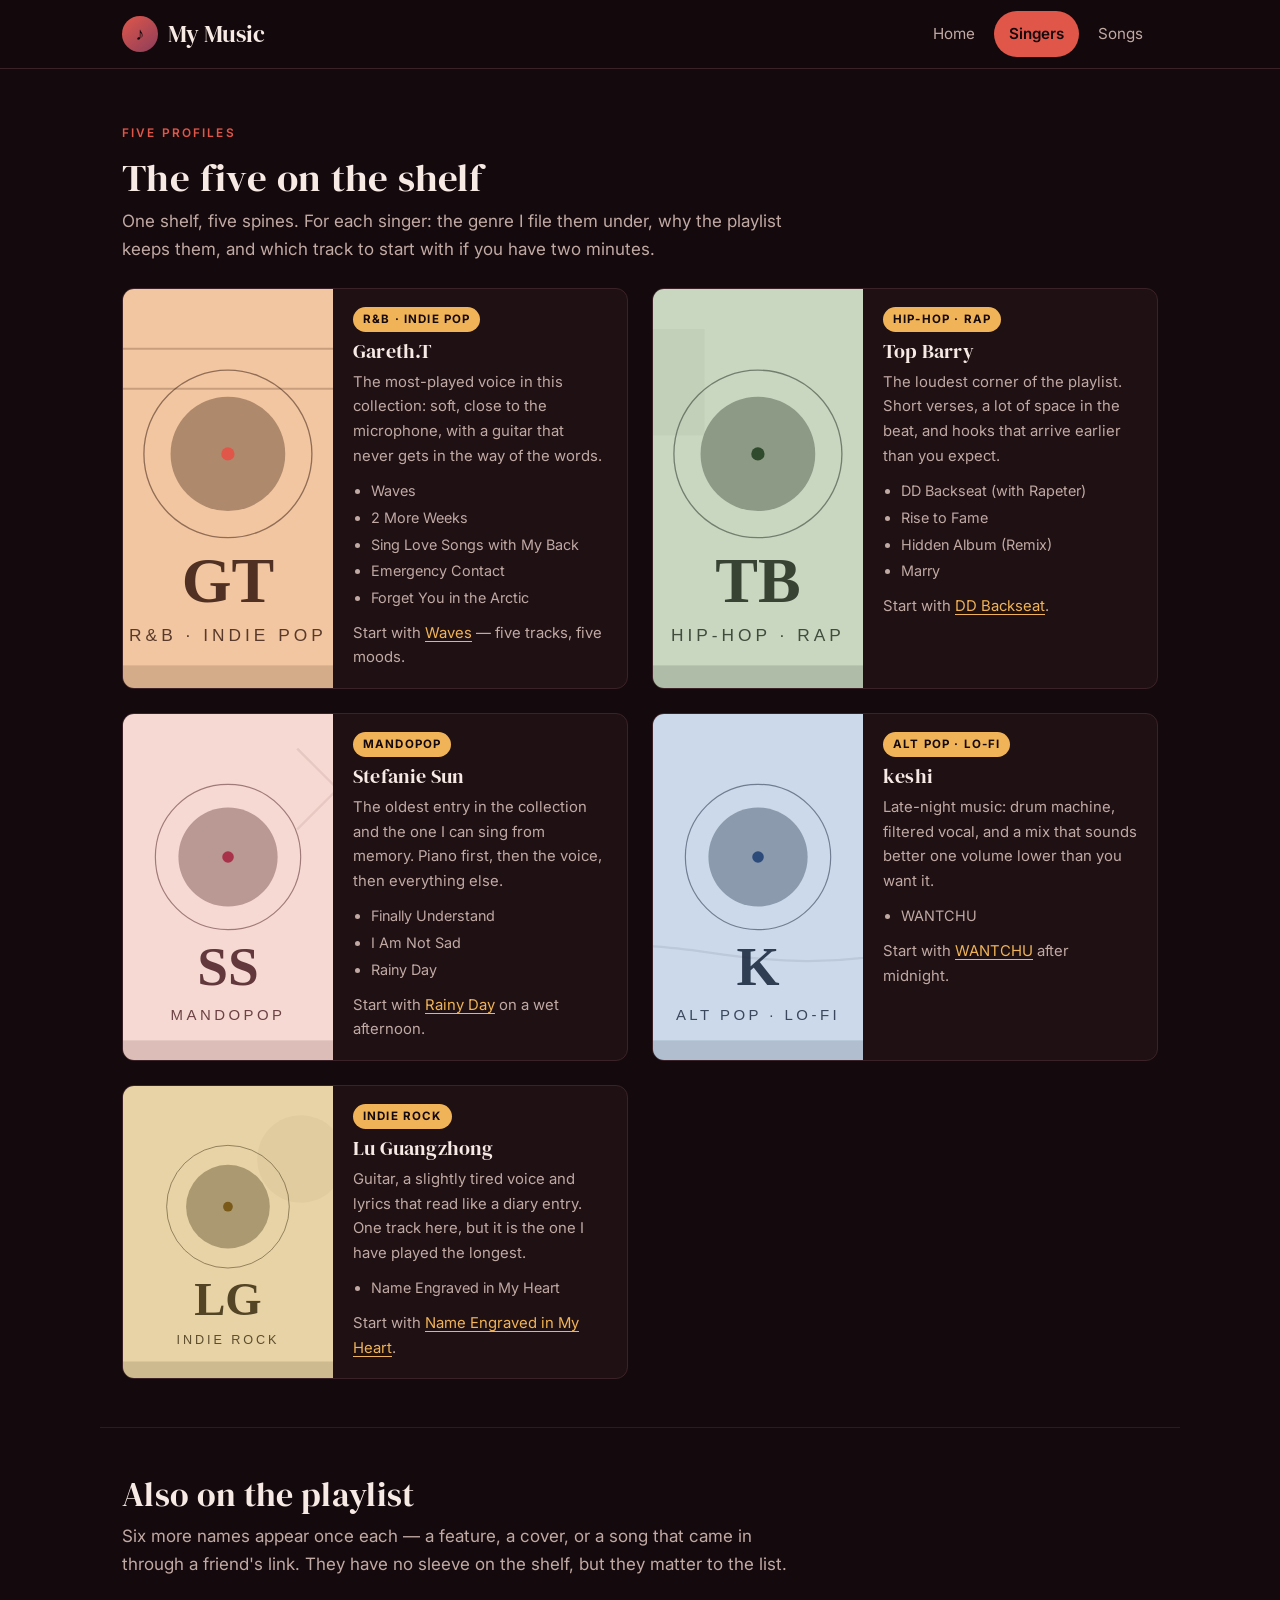
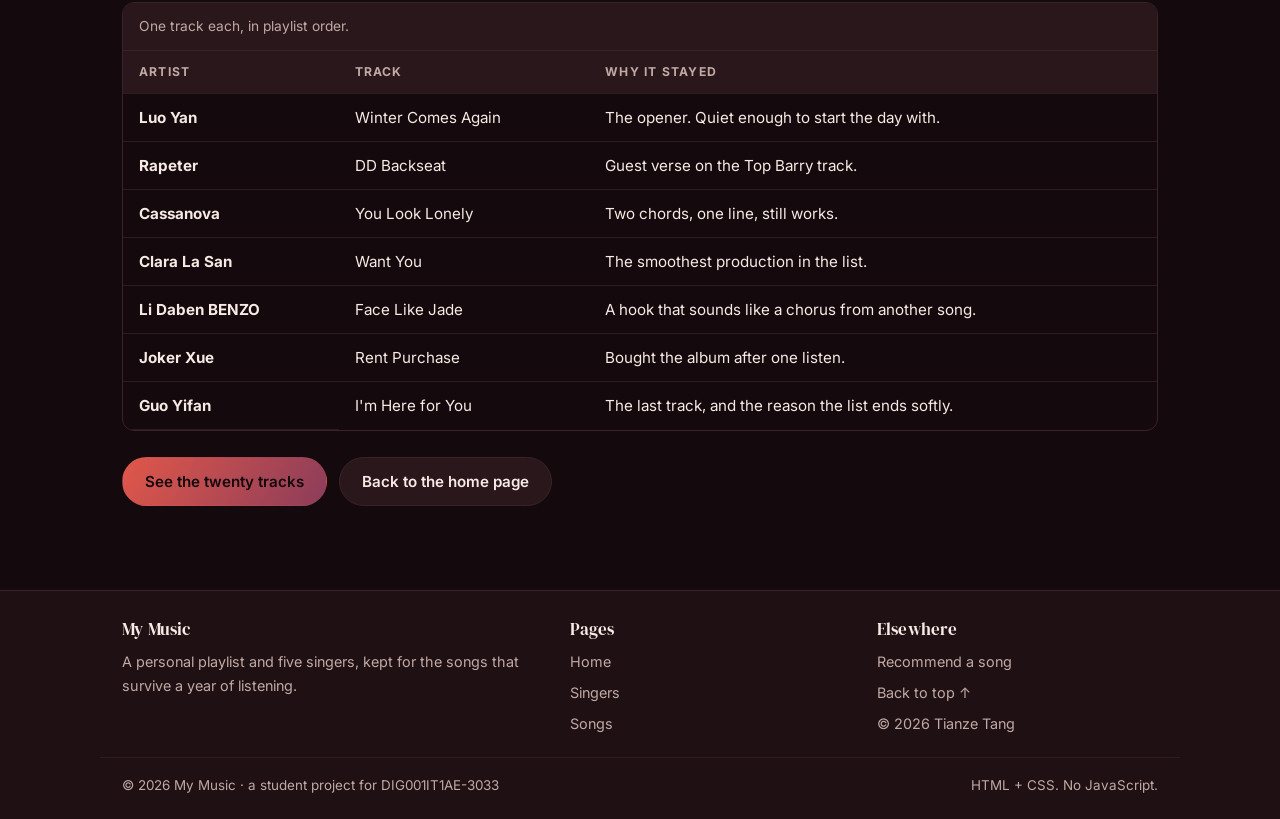
==== singers.html @ 33205bf1 "Add files via upload" ====
<!DOCTYPE html>
<html lang="en">
<head>
  <meta charset="UTF-8">
  <meta name="viewport" content="width=device-width, initial-scale=1.0">
  <meta name="description" content="Five singers in my collection: Gareth.T, Top Barry, Stefanie Sun, keshi and Lu Guangzhong — the sound of each one and the tracks from the playlist.">
  <meta name="author" content="Tianze Tang">
  <meta name="theme-color" content="#14090C">
  <title>Singers — My Music</title>
  <link rel="preconnect" href="https://fonts.googleapis.com">
  <link rel="preconnect" href="https://fonts.gstatic.com" crossorigin>
  <link href="https://fonts.googleapis.com/css2?family=DM+Serif+Display:ital@0;1&family=Inter:wght@400;500;600;700&display=swap" rel="stylesheet">
  <link rel="stylesheet" href="css/style.css">
</head>

<body>
  <a class="skip" href="#main">Skip to content</a>

  <header class="site-header">
    <div class="wrap bar">
      <a class="brand" href="index.html">
        <span class="note" aria-hidden="true">♪</span>
        My Music
      </a>
      <nav class="nav" aria-label="Main navigation">
        <ul>
          <li><a href="index.html">Home</a></li>
          <li><a href="singers.html" aria-current="page">Singers</a></li>
          <li><a href="songs.html">Songs</a></li>
        </ul>
      </nav>
    </div>
  </header>

  <main id="main">
    <section class="wrap section">
      <div class="section-head">
        <span class="eyebrow">Five profiles</span>
        <h1>The five on the shelf</h1>
        <p>
          One shelf, five spines. For each singer: the genre I file them under, why the playlist keeps
          them, and which track to start with if you have two minutes.
        </p>
      </div>

      <div class="sleeves">
        <!-- 1 -->
        <article class="singer">
          <img src="images/sleeve-gareth.svg" alt="Sand coloured record sleeve for Gareth.T with a vinyl circle in the middle and the initials GT.">
          <div class="singer-body">
            <span class="tag">R&amp;B · indie pop</span>
            <h2>Gareth.T</h2>
            <p>
              The most-played voice in this collection: soft, close to the microphone, with a guitar
              that never gets in the way of the words.
            </p>
            <ul>
              <li>Waves</li>
              <li>2 More Weeks</li>
              <li>Sing Love Songs with My Back</li>
              <li>Emergency Contact</li>
              <li>Forget You in the Arctic</li>
            </ul>
            <p class="hint">Start with <a href="songs.html#track-2">Waves</a> — five tracks, five moods.</p>
          </div>
        </article>

        <!-- 2 -->
        <article class="singer">
          <img src="images/sleeve-topbarry.svg" alt="Pale green record sleeve for Top Barry with a vinyl circle and the initials TB.">
          <div class="singer-body">
            <span class="tag">Hip-hop · rap</span>
            <h2>Top Barry</h2>
            <p>
              The loudest corner of the playlist. Short verses, a lot of space in the beat, and hooks
              that arrive earlier than you expect.
            </p>
            <ul>
              <li>DD Backseat (with Rapeter)</li>
              <li>Rise to Fame</li>
              <li>Hidden Album (Remix)</li>
              <li>Marry</li>
            </ul>
            <p class="hint">Start with <a href="songs.html#track-4">DD Backseat</a>.</p>
          </div>
        </article>

        <!-- 3 -->
        <article class="singer">
          <img src="images/sleeve-stefaniesun.svg" alt="Blush coloured record sleeve for Stefanie Sun with a vinyl circle and the initials SS.">
          <div class="singer-body">
            <span class="tag">Mandopop</span>
            <h2>Stefanie Sun</h2>
            <p>
              The oldest entry in the collection and the one I can sing from memory. Piano first, then
              the voice, then everything else.
            </p>
            <ul>
              <li>Finally Understand</li>
              <li>I Am Not Sad</li>
              <li>Rainy Day</li>
            </ul>
            <p class="hint">Start with <a href="songs.html#track-13">Rainy Day</a> on a wet afternoon.</p>
          </div>
        </article>

        <!-- 4 -->
        <article class="singer">
          <img src="images/sleeve-keshi.svg" alt="Pale blue record sleeve for keshi with a vinyl circle and the letter K.">
          <div class="singer-body">
            <span class="tag">Alt pop · lo-fi</span>
            <h2>keshi</h2>
            <p>
              Late-night music: drum machine, filtered vocal, and a mix that sounds better one volume
              lower than you want it.
            </p>
            <ul>
              <li>WANTCHU</li>
            </ul>
            <p class="hint">Start with <a href="songs.html#track-17">WANTCHU</a> after midnight.</p>
          </div>
        </article>

        <!-- 5 -->
        <article class="singer">
          <img src="images/sleeve-luguangzhong.svg" alt="Ochre coloured record sleeve for Lu Guangzhong with a vinyl circle and the initials LG.">
          <div class="singer-body">
            <span class="tag">Indie rock</span>
            <h2>Lu Guangzhong</h2>
            <p>
              Guitar, a slightly tired voice and lyrics that read like a diary entry. One track here,
              but it is the one I have played the longest.
            </p>
            <ul>
              <li>Name Engraved in My Heart</li>
            </ul>
            <p class="hint">Start with <a href="songs.html#track-7">Name Engraved in My Heart</a>.</p>
          </div>
        </article>
      </div>
    </section>

    <!-- ===== Guests ===== -->
    <section class="wrap section">
      <div class="section-head">
        <h2>Also on the playlist</h2>
        <p>
          Six more names appear once each — a feature, a cover, or a song that came in through a
          friend's link. They have no sleeve on the shelf, but they matter to the list.
        </p>
      </div>

      <div class="table-wrap">
        <table>
          <caption>One track each, in playlist order.</caption>
          <thead>
            <tr>
              <th scope="col">Artist</th>
              <th scope="col">Track</th>
              <th scope="col">Why it stayed</th>
            </tr>
          </thead>
          <tbody>
            <tr><th scope="row">Luo Yan</th><td>Winter Comes Again</td><td>The opener. Quiet enough to start the day with.</td></tr>
            <tr><th scope="row">Rapeter</th><td>DD Backseat</td><td>Guest verse on the Top Barry track.</td></tr>
            <tr><th scope="row">Cassanova</th><td>You Look Lonely</td><td>Two chords, one line, still works.</td></tr>
            <tr><th scope="row">Clara La San</th><td>Want You</td><td>The smoothest production in the list.</td></tr>
            <tr><th scope="row">Li Daben BENZO</th><td>Face Like Jade</td><td>A hook that sounds like a chorus from another song.</td></tr>
            <tr><th scope="row">Joker Xue</th><td>Rent Purchase</td><td>Bought the album after one listen.</td></tr>
            <tr><th scope="row">Guo Yifan</th><td>I'm Here for You</td><td>The last track, and the reason the list ends softly.</td></tr>
          </tbody>
        </table>
      </div>

      <div class="cta-row">
        <a class="btn btn-primary" href="songs.html">See the twenty tracks</a>
        <a class="btn" href="index.html">Back to the home page</a>
      </div>
    </section>
  </main>

  <footer class="site-footer">
    <div class="wrap footer-grid">
      <div>
        <h2>My Music</h2>
        <p>A personal playlist and five singers, kept for the songs that survive a year of listening.</p>
      </div>
      <div>
        <h2>Pages</h2>
        <ul>
          <li><a href="index.html">Home</a></li>
          <li><a href="singers.html">Singers</a></li>
          <li><a href="songs.html">Songs</a></li>
        </ul>
      </div>
      <div>
        <h2>Elsewhere</h2>
        <ul>
          <li><a href="songs.html#add">Recommend a song</a></li>
          <li><a href="#main">Back to top ↑</a></li>
          <li>© 2026 Tianze Tang</li>
        </ul>
      </div>
    </div>
    <div class="wrap footer-bottom">
      <span>© 2026 My Music · a student project for DIG001IT1AE-3033</span>
      <span>HTML + CSS. No JavaScript.</span>
    </div>
  </footer>
</body>
</html>
---- css/style.css ----
/* ============================================================
   My Music - stylesheet
   Author: Tianze Tang
   Course: Introduction to Digital Services, DIG001IT1AE-3033
   Three pages, HTML and CSS only, no JavaScript.

   Contents
   1.  Colour and type variables
   2.  Reset
   3.  Layout
   4.  Header and navigation
   5.  Home: hero, cards, stats
   6.  Singers page: sleeves
   7.  Songs page: table, badges
   8.  Buttons and the form
   9.  Footer
   10. Responsive
   11. Reduced motion and print
   ============================================================ */

/* ---------- 1. Variables ---------- */
:root {
  --ink: #14090C;
  --surface: #1E1013;
  --surface-2: #2A171C;
  --line: #3B2229;
  --line-soft: #2E1A20;
  --text: #F7E9E4;
  --muted: #C1A9A4;
  --coral: #E0574A;
  --amber: #F0B357;
  --plum: #8C3D5A;
  --teal: #4FB3A6;

  --font-body: "Inter", "Segoe UI", system-ui, Arial, sans-serif;
  --font-head: "DM Serif Display", Georgia, "Times New Roman", serif;

  --radius: 12px;
  --radius-sm: 8px;
  --wrap: 1080px;
}

/* ---------- 2. Reset ---------- */
*,
*::before,
*::after { box-sizing: border-box; }

* { margin: 0; }

html {
  scroll-behavior: smooth;
  scroll-padding-top: 90px;
  -webkit-text-size-adjust: 100%;
}

body {
  font-family: var(--font-body);
  font-size: 17px;
  line-height: 1.65;
  color: var(--text);
  background: var(--ink);
  min-height: 100vh;
  display: flex;
  flex-direction: column;
}

img { display: block; max-width: 100%; height: auto; }

a { color: var(--amber); text-underline-offset: 3px; }
a:hover { color: var(--coral); }

h1, h2, h3 {
  font-family: var(--font-head);
  font-weight: 400;
  line-height: 1.12;
  letter-spacing: .01em;
}

:focus-visible {
  outline: 2px dashed var(--amber);
  outline-offset: 3px;
  border-radius: 4px;
}

.skip { position: absolute; left: -9999px; }
.skip:focus {
  left: 14px;
  top: 12px;
  z-index: 99;
  padding: 10px 16px;
  background: var(--amber);
  color: var(--ink);
  font-weight: 700;
  border-radius: 999px;
}

/* ---------- 3. Layout ---------- */
.wrap {
  width: 100%;
  max-width: var(--wrap);
  margin-inline: auto;
  padding-inline: 22px;
}

main { flex: 1 0 auto; }

.section { padding-block: 48px; }
.section + .section { border-top: 1px solid var(--line-soft); }

.section-head { margin-bottom: 24px; max-width: 62ch; }
.section-head h1 { font-size: clamp(1.9rem, 3.6vw, 2.45rem); }
.section-head h2 { font-size: clamp(1.6rem, 3vw, 2.1rem); }
.section-head p { color: var(--muted); margin-top: 8px; }

.eyebrow {
  display: inline-block;
  font-size: .74rem;
  letter-spacing: .18em;
  text-transform: uppercase;
  color: var(--coral);
  font-weight: 600;
  margin-bottom: 12px;
}

.hint { font-size: .88rem; color: var(--muted); }
.stack > * + * { margin-top: 14px; }

/* ---------- 4. Header ---------- */
.site-header {
  position: sticky;
  top: 0;
  z-index: 40;
  background: color-mix(in srgb, var(--ink) 92%, transparent);
  backdrop-filter: blur(10px);
  border-bottom: 1px solid var(--line);
}

.bar {
  display: flex;
  align-items: center;
  flex-wrap: wrap;
  gap: 10px 20px;
  min-height: 68px;
  padding-block: 10px;
}

.brand {
  display: inline-flex;
  align-items: center;
  gap: 10px;
  margin-right: auto;
  text-decoration: none;
  color: var(--text);
  font-family: var(--font-head);
  font-size: 1.5rem;
}

.brand .note {
  display: grid;
  place-items: center;
  width: 36px;
  height: 36px;
  border-radius: 50%;
  background: linear-gradient(140deg, var(--coral), var(--plum));
  color: var(--ink);
  font-size: 18px;
}

.nav ul {
  display: flex;
  flex-wrap: wrap;
  gap: 4px;
  list-style: none;
  padding: 0;
  margin: 0;
}

.nav a {
  display: block;
  padding: 9px 14px;
  border-radius: 999px;
  font-size: .95rem;
  color: var(--muted);
  text-decoration: none;
  border: 1px solid transparent;
  transition: color .18s, background .18s;
}

.nav a:hover { color: var(--text); background: var(--surface-2); }

/* the current page, marked with an HTML attribute - no script */
.nav a[aria-current="page"] {
  background: var(--coral);
  color: var(--ink);
  font-weight: 600;
}

/* ---------- 5. Home ---------- */
.hero {
  display: grid;
  grid-template-columns: 1.1fr .9fr;
  gap: 40px;
  align-items: center;
  padding-block: 48px 36px;
}

.hero h1 {
  font-size: clamp(2.2rem, 5vw, 3.3rem);
}
.hero h1 em {
  font-style: italic;
  color: var(--amber);
}

.hero p {
  margin-top: 16px;
  color: var(--muted);
  max-width: 52ch;
}

.hero-art {
  border-radius: var(--radius);
  overflow: hidden;
  border: 1px solid var(--line);
}

.cta-row { display: flex; flex-wrap: wrap; gap: 12px; margin-top: 26px; }

.cards {
  display: grid;
  grid-template-columns: repeat(3, minmax(0, 1fr));
  gap: 20px;
}

.card {
  background: linear-gradient(180deg, var(--surface-2), var(--surface));
  border: 1px solid var(--line);
  border-radius: var(--radius);
  padding: 22px;
  display: flex;
  flex-direction: column;
  gap: 10px;
  transition: transform .18s, border-color .18s;
}

.card:hover { transform: translateY(-3px); border-color: var(--plum); }
.card h3 { font-size: 1.2rem; }
.card p { color: var(--muted); font-size: .95rem; }

.card-link {
  margin-top: auto;
  font-size: .92rem;
  font-weight: 600;
  text-decoration: none;
}
.card-link::after { content: " →"; }

/* stats table on the home page */
.table-wrap {
  border: 1px solid var(--line);
  border-radius: var(--radius);
  overflow-x: auto;
}

table { width: 100%; border-collapse: collapse; font-size: .95rem; min-width: 520px; }

caption {
  caption-side: top;
  text-align: left;
  padding: 12px 16px;
  font-size: .86rem;
  color: var(--muted);
  background: var(--surface-2);
  border-bottom: 1px solid var(--line);
}

th, td { padding: 11px 16px; text-align: left; border-bottom: 1px solid var(--line-soft); vertical-align: top; }
thead th {
  background: var(--surface-2);
  font-size: .76rem;
  letter-spacing: .1em;
  text-transform: uppercase;
  color: var(--muted);
}
tbody tr:last-child td { border-bottom: 0; }
tbody tr:hover { background: color-mix(in srgb, var(--coral) 7%, transparent); }
tfoot td { font-weight: 600; }

/* ---------- 6. Singers ---------- */
.sleeves {
  display: grid;
  grid-template-columns: repeat(2, minmax(0, 1fr));
  gap: 24px;
}

.singer {
  background: var(--surface);
  border: 1px solid var(--line);
  border-radius: var(--radius);
  overflow: hidden;
  display: grid;
  grid-template-columns: 210px 1fr;
  gap: 0;
  transition: border-color .18s;
}

.singer:hover { border-color: var(--plum); }

.singer img { width: 100%; height: 100%; object-fit: cover; }

.singer-body { padding: 18px 20px; display: flex; flex-direction: column; gap: 8px; }

.tag {
  display: inline-block;
  font-size: .72rem;
  letter-spacing: .1em;
  text-transform: uppercase;
  color: var(--ink);
  background: var(--amber);
  border-radius: 999px;
  padding: 3px 10px;
  font-weight: 700;
  width: fit-content;
}

.singer-body h2 { font-size: 1.25rem; }
.singer-body p { color: var(--muted); font-size: .93rem; }
.singer-body ul { margin: 0; padding-left: 1.1rem; color: var(--muted); font-size: .9rem; }
.singer-body li { margin-block: 3px; }

/* ---------- 7. Songs ---------- */
.songs th[scope="row"] { font-weight: 600; color: var(--text); }
.songs td:first-child { width: 48px; color: var(--muted); font-variant-numeric: tabular-nums; }

.badge {
  display: inline-block;
  font-size: .72rem;
  letter-spacing: .06em;
  text-transform: uppercase;
  border-radius: 999px;
  padding: 2px 9px;
  border: 1px solid var(--line);
  color: var(--muted);
  white-space: nowrap;
}

.badge-hot { color: var(--coral); border-color: color-mix(in srgb, var(--coral) 55%, transparent); }
.badge-new { color: var(--teal); border-color: color-mix(in srgb, var(--teal) 55%, transparent); }

.wave-strip { border-radius: var(--radius); overflow: hidden; border: 1px solid var(--line); margin-bottom: 26px; }

/* ---------- 8. Buttons and form ---------- */
.btn {
  display: inline-flex;
  align-items: center;
  justify-content: center;
  min-height: 44px;
  padding: 11px 22px;
  border-radius: 999px;
  border: 1px solid var(--line);
  background: var(--surface-2);
  color: var(--text);
  font: inherit;
  font-size: .95rem;
  font-weight: 600;
  text-decoration: none;
  cursor: pointer;
  transition: transform .15s, border-color .18s, background .18s;
}

.btn:hover { transform: translateY(-2px); border-color: var(--amber); }

.btn-primary {
  background: linear-gradient(120deg, var(--coral), var(--plum));
  border-color: transparent;
  color: var(--ink);
}

.form-row { display: grid; gap: 6px; margin-bottom: 14px; }
.form-row label {
  font-size: .78rem;
  letter-spacing: .08em;
  text-transform: uppercase;
  color: var(--muted);
  font-weight: 600;
}

input[type="text"],
input[type="email"],
textarea,
select {
  font: inherit;
  font-size: 16px;
  color: var(--text);
  background: var(--ink);
  border: 1px solid var(--line);
  border-radius: var(--radius-sm);
  padding: 11px 13px;
  width: 100%;
}

input:focus, textarea:focus, select:focus {
  border-color: var(--amber);
  outline: 2px solid color-mix(in srgb, var(--amber) 45%, transparent);
  outline-offset: 1px;
}

.panel {
  background: var(--surface);
  border: 1px solid var(--line);
  border-radius: var(--radius);
  padding: 22px;
}

/* ---------- 9. Footer ---------- */
.site-footer {
  margin-top: 36px;
  padding-block: 30px 22px;
  border-top: 1px solid var(--line);
  background: var(--surface);
}

.footer-grid { display: grid; grid-template-columns: 1.5fr 1fr 1fr; gap: 26px; }
.site-footer h2 { font-size: 1.05rem; margin-bottom: 10px; }
.site-footer p, .site-footer li { color: var(--muted); font-size: .9rem; }
.site-footer ul { list-style: none; padding: 0; margin: 0; display: grid; gap: 7px; }
.site-footer a { color: var(--muted); text-decoration: none; }
.site-footer a:hover { color: var(--amber); }

.footer-bottom {
  display: flex;
  justify-content: space-between;
  flex-wrap: wrap;
  gap: 10px;
  margin-top: 22px;
  padding-top: 16px;
  border-top: 1px solid var(--line-soft);
  font-size: .84rem;
  color: var(--muted);
}

/* ---------- 10. Responsive ---------- */
@media (max-width: 900px) {
  .hero { grid-template-columns: 1fr; gap: 28px; }
  .hero-art { order: -1; }
  .cards { grid-template-columns: repeat(2, minmax(0, 1fr)); }
  .sleeves { grid-template-columns: 1fr; }
  .footer-grid { grid-template-columns: 1fr 1fr; }
}

@media (max-width: 680px) {
  body { font-size: 16px; }
  .cards { grid-template-columns: 1fr; }
  .singer { grid-template-columns: 1fr; }
  .singer img { max-height: 240px; }
  .nav a { padding: 8px 11px; font-size: .9rem; }
  .brand { font-size: 1.3rem; }
  .section { padding-block: 34px; }
  .footer-grid { grid-template-columns: 1fr; }
  table { min-width: 560px; }
}

@media (prefers-reduced-motion: reduce) {
  html { scroll-behavior: auto; }
  * { transition-duration: .001ms !important; animation-duration: .001ms !important; }
}

@media print {
  .site-header, .site-footer, .cta-row { display: none; }
  body { background: #fff; color: #000; }
  .card, table, .panel, .singer { border-color: #bbb; }
}
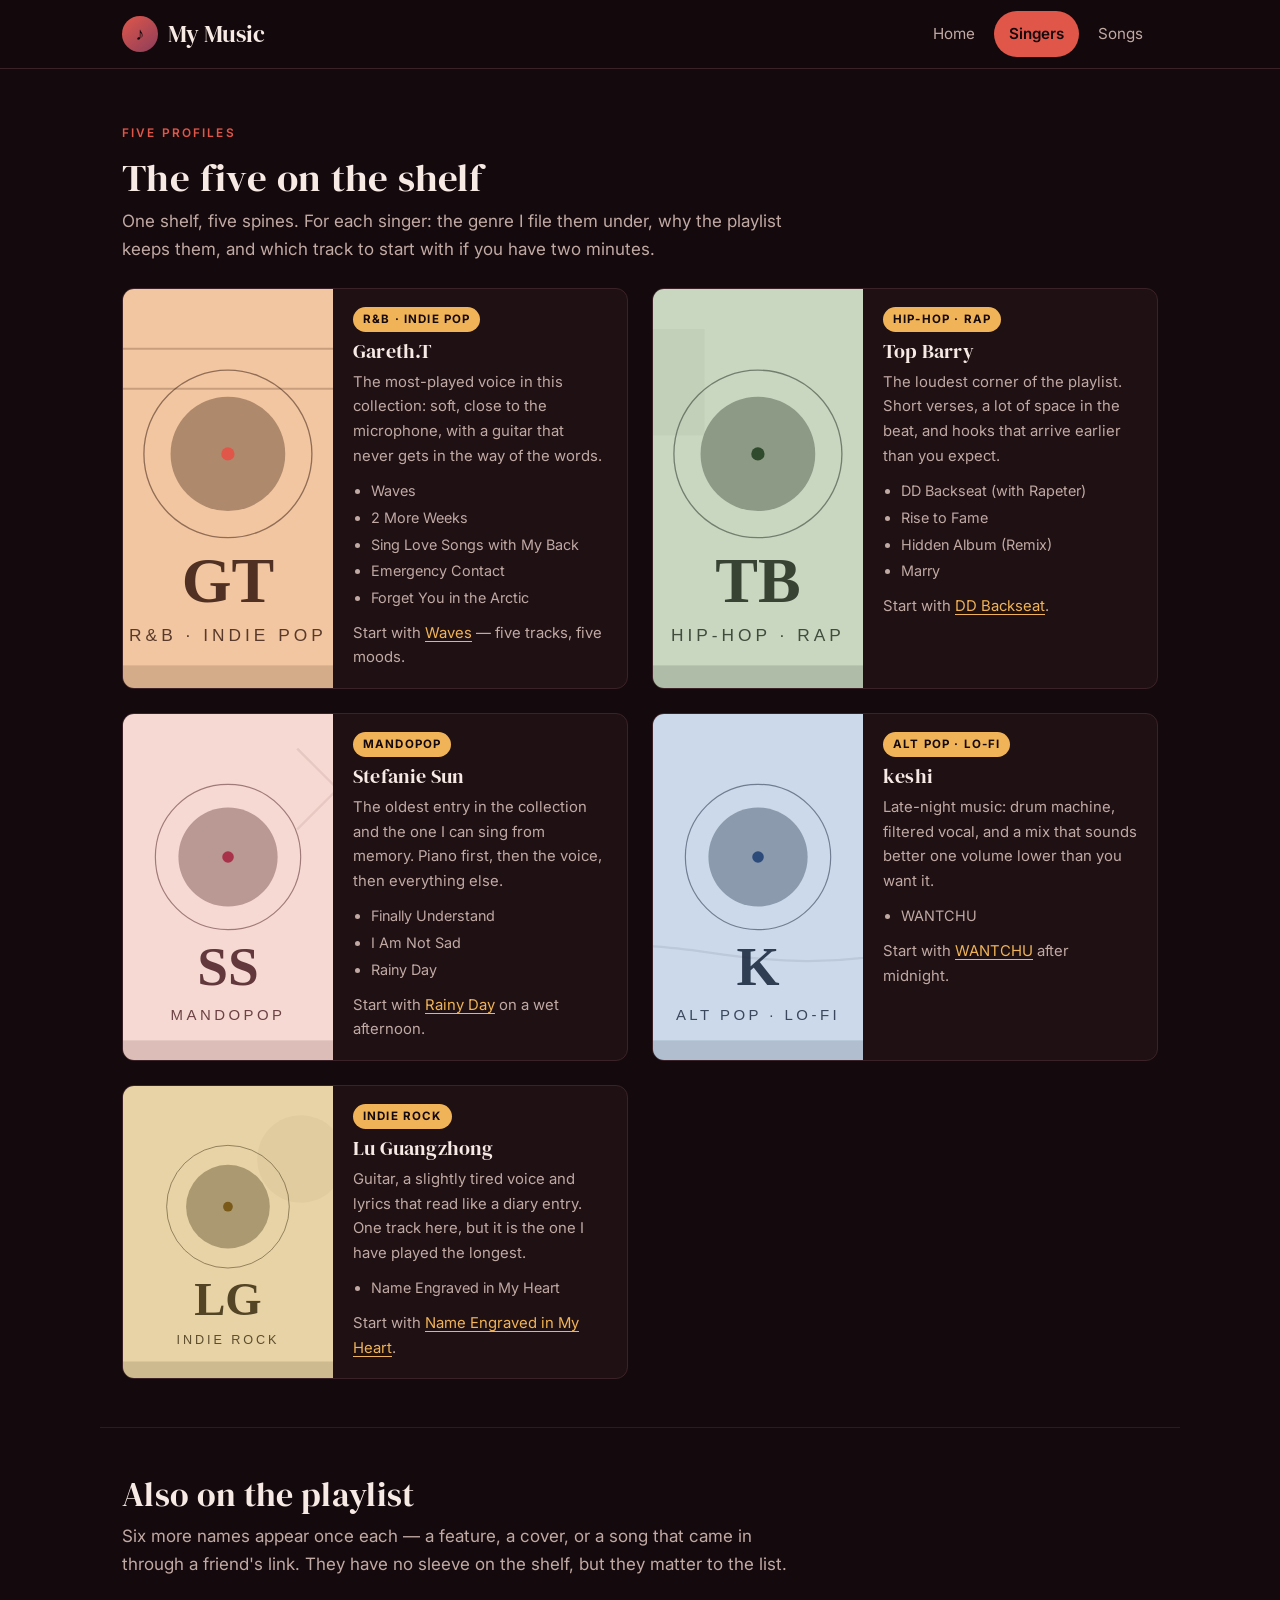
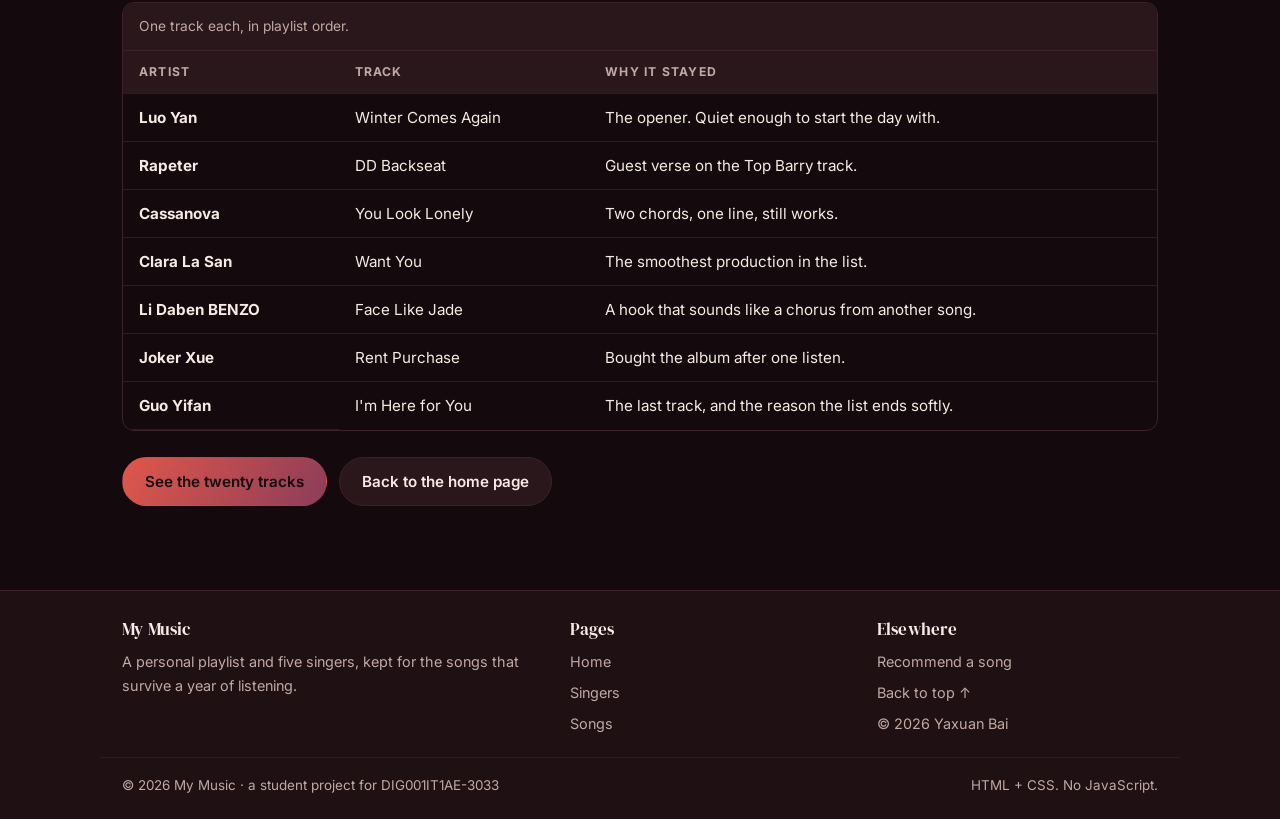
==== commit 803e5862: "Update singers.html" ====
--- a/singers.html
+++ b/singers.html
@@ -4,7 +4,7 @@
   <meta charset="UTF-8">
   <meta name="viewport" content="width=device-width, initial-scale=1.0">
   <meta name="description" content="Five singers in my collection: Gareth.T, Top Barry, Stefanie Sun, keshi and Lu Guangzhong — the sound of each one and the tracks from the playlist.">
-  <meta name="author" content="Tianze Tang">
+  <meta name="author" content="Yaxuan Bai">
   <meta name="theme-color" content="#14090C">
   <title>Singers — My Music</title>
   <link rel="preconnect" href="https://fonts.googleapis.com">
@@ -198,7 +198,7 @@
         <ul>
           <li><a href="songs.html#add">Recommend a song</a></li>
           <li><a href="#main">Back to top ↑</a></li>
-          <li>© 2026 Tianze Tang</li>
+          <li>© 2026 Yaxuan Bai</li>
         </ul>
       </div>
     </div>
--- a/css/style.css
+++ b/css/style.css
@@ -1,6 +1,6 @@
 /* ============================================================
    My Music - stylesheet
-   Author: Tianze Tang
+   Author: Yaxuan Bai
    Course: Introduction to Digital Services, DIG001IT1AE-3033
    Three pages, HTML and CSS only, no JavaScript.
 
